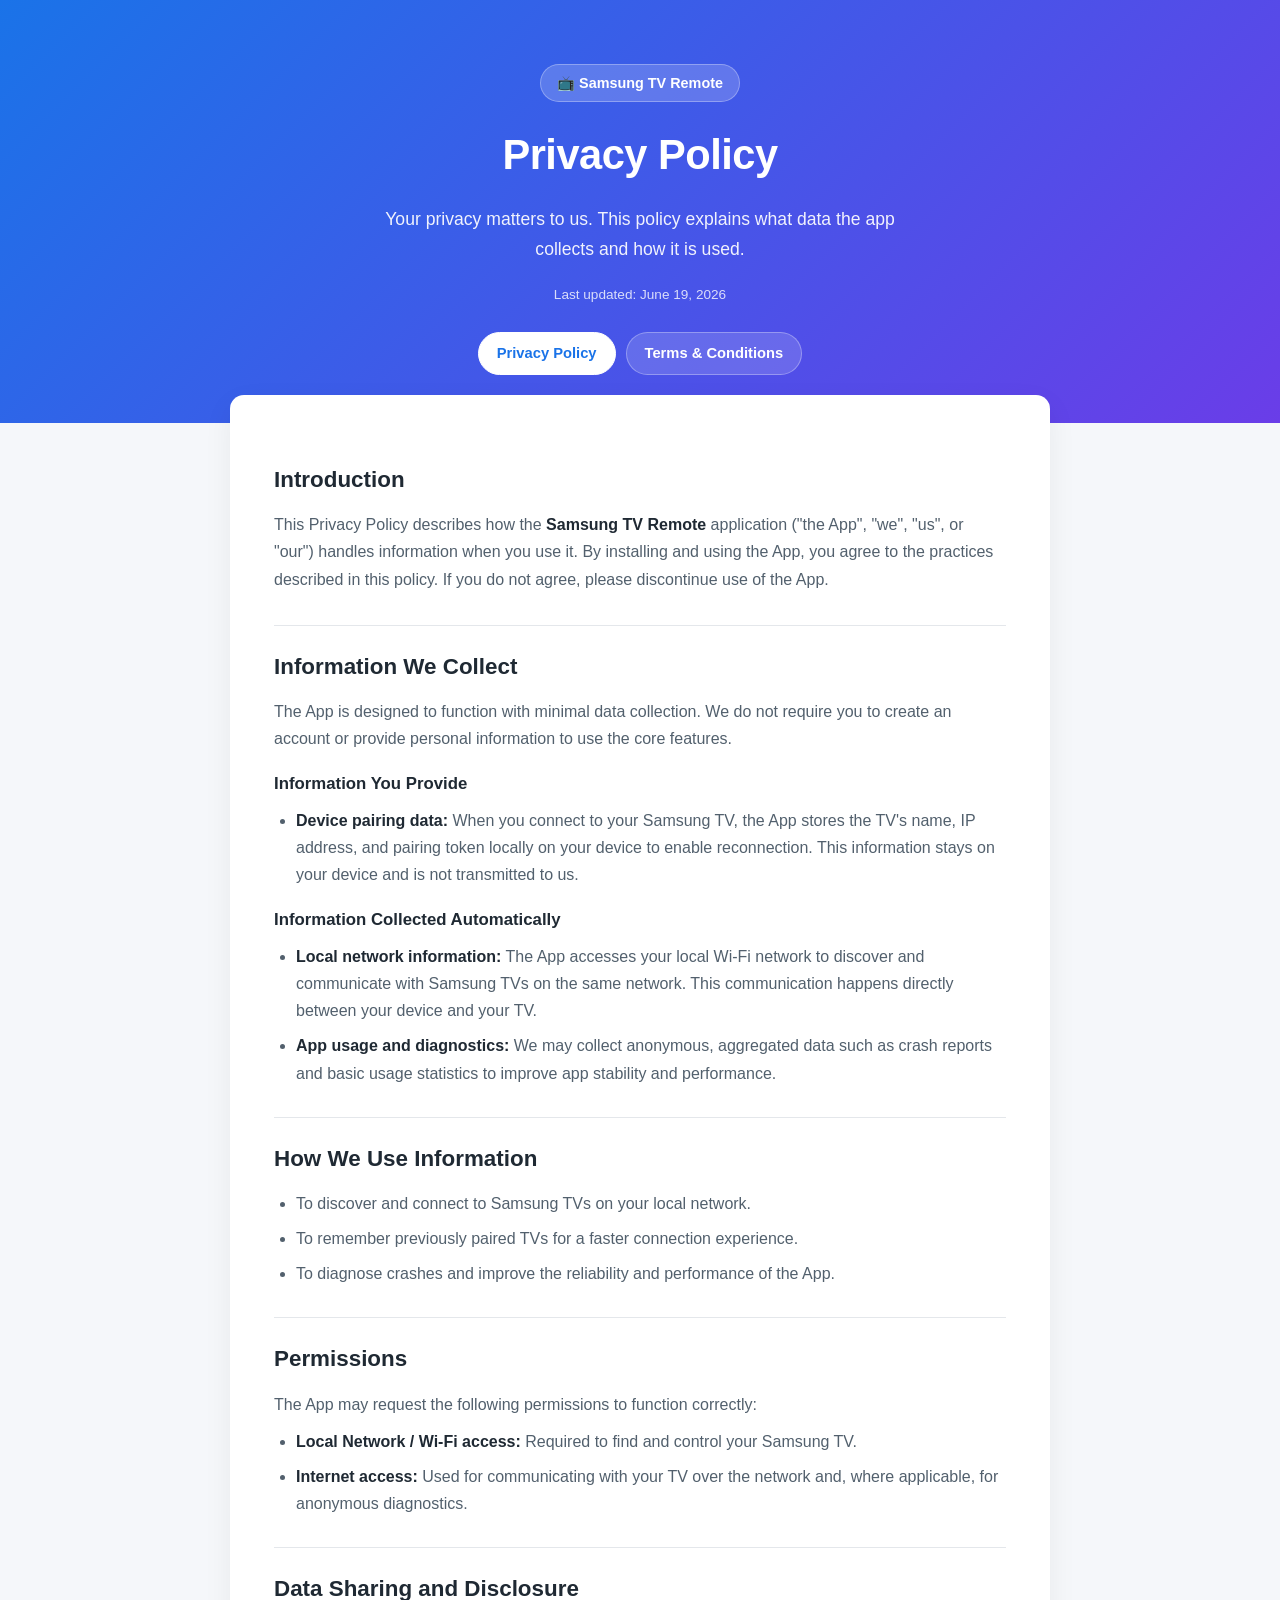
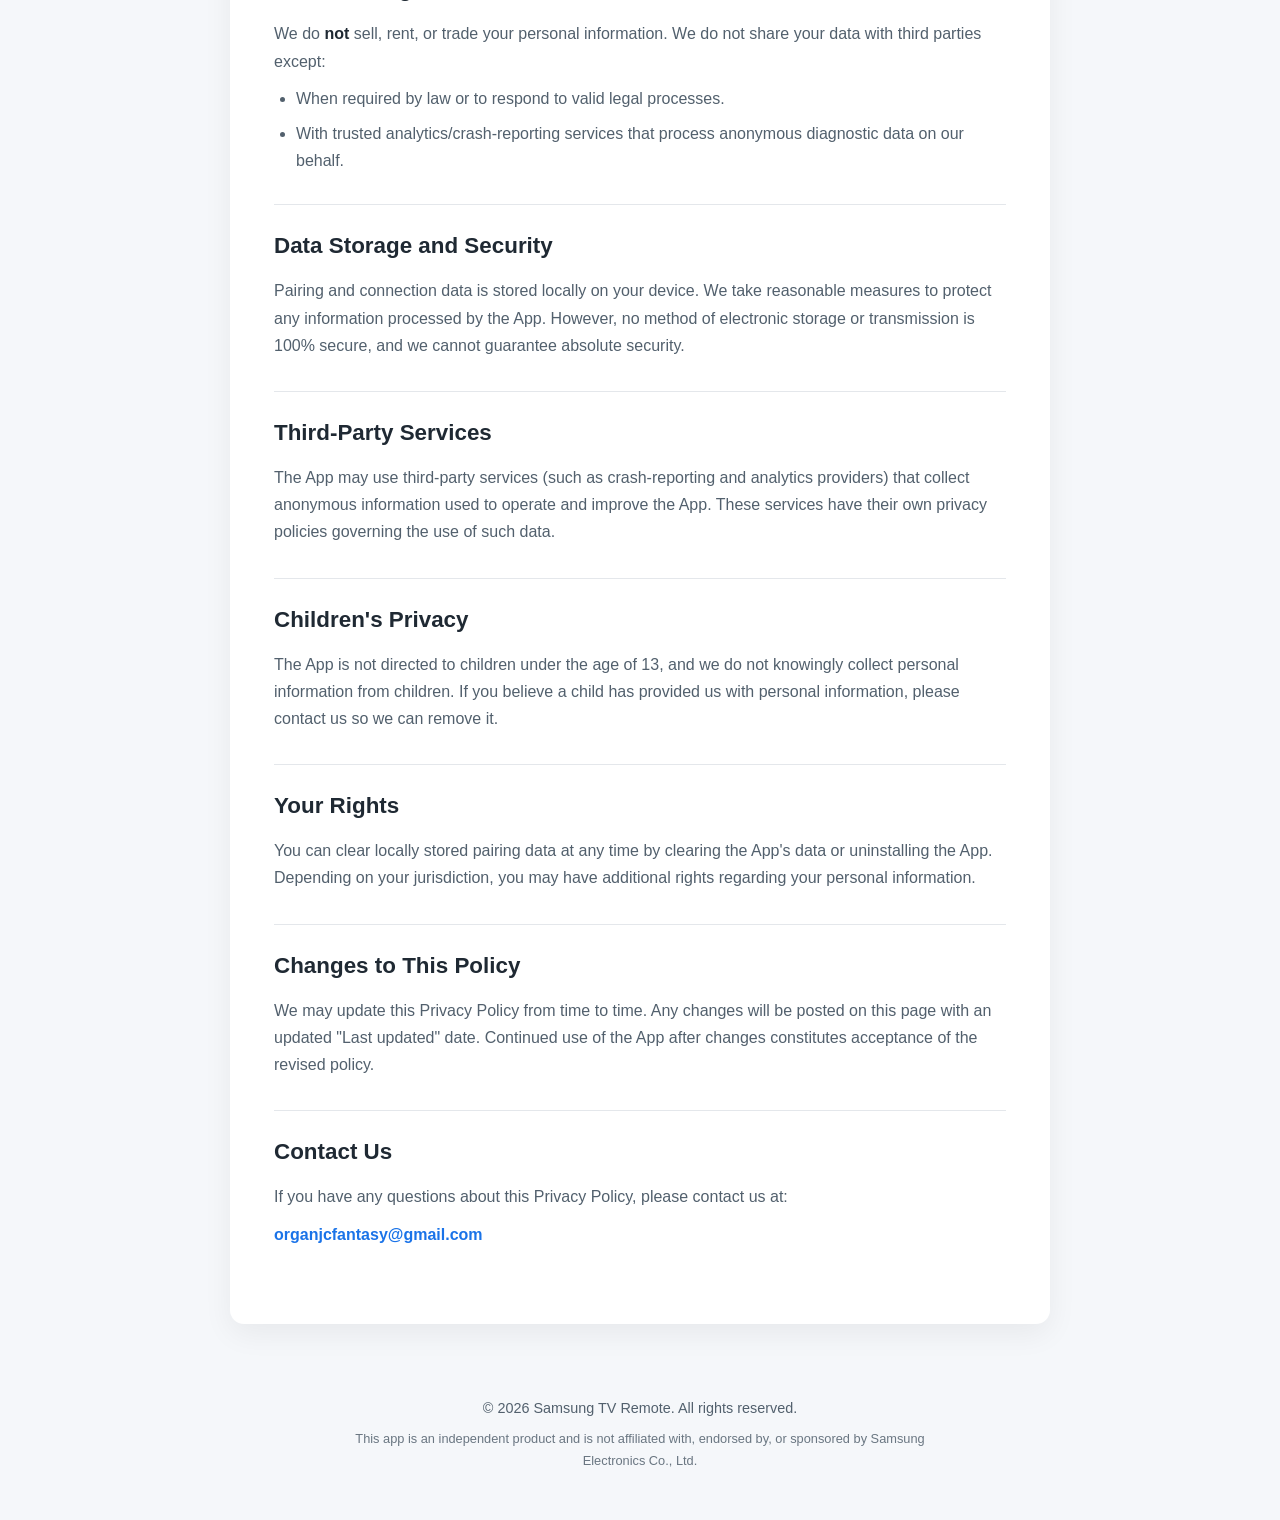
==== privacy-policy.html @ f4b63099 "Rename privacy policy to privacy-policy.html; add index redirect" ====
<!DOCTYPE html>
<html lang="en">
<head>
  <meta charset="UTF-8" />
  <meta name="viewport" content="width=device-width, initial-scale=1.0" />
  <title>Privacy Policy — Samsung TV Remote</title>
  <meta name="description" content="Privacy Policy for the Samsung TV Remote app." />
  <link rel="stylesheet" href="style.css" />
</head>
<body>
  <header class="hero">
    <div class="container">
      <div class="badge">📺 Samsung TV Remote</div>
      <h1>Privacy Policy</h1>
      <p class="subtitle">Your privacy matters to us. This policy explains what data the app collects and how it is used.</p>
      <p class="updated">Last updated: June 19, 2026</p>
      <nav class="nav">
        <a href="privacy-policy.html" class="active">Privacy Policy</a>
        <a href="terms.html">Terms &amp; Conditions</a>
      </nav>
    </div>
  </header>

  <main class="container content">
    <section>
      <h2>Introduction</h2>
      <p>
        This Privacy Policy describes how the <strong>Samsung TV Remote</strong> application
        ("the App", "we", "us", or "our") handles information when you use it. By installing and
        using the App, you agree to the practices described in this policy. If you do not agree,
        please discontinue use of the App.
      </p>
    </section>

    <section>
      <h2>Information We Collect</h2>
      <p>The App is designed to function with minimal data collection. We do not require you to create an account or provide personal information to use the core features.</p>

      <h3>Information You Provide</h3>
      <ul>
        <li><strong>Device pairing data:</strong> When you connect to your Samsung TV, the App stores the TV's name, IP address, and pairing token locally on your device to enable reconnection. This information stays on your device and is not transmitted to us.</li>
      </ul>

      <h3>Information Collected Automatically</h3>
      <ul>
        <li><strong>Local network information:</strong> The App accesses your local Wi-Fi network to discover and communicate with Samsung TVs on the same network. This communication happens directly between your device and your TV.</li>
        <li><strong>App usage and diagnostics:</strong> We may collect anonymous, aggregated data such as crash reports and basic usage statistics to improve app stability and performance.</li>
      </ul>
    </section>

    <section>
      <h2>How We Use Information</h2>
      <ul>
        <li>To discover and connect to Samsung TVs on your local network.</li>
        <li>To remember previously paired TVs for a faster connection experience.</li>
        <li>To diagnose crashes and improve the reliability and performance of the App.</li>
      </ul>
    </section>

    <section>
      <h2>Permissions</h2>
      <p>The App may request the following permissions to function correctly:</p>
      <ul>
        <li><strong>Local Network / Wi-Fi access:</strong> Required to find and control your Samsung TV.</li>
        <li><strong>Internet access:</strong> Used for communicating with your TV over the network and, where applicable, for anonymous diagnostics.</li>
      </ul>
    </section>

    <section>
      <h2>Data Sharing and Disclosure</h2>
      <p>
        We do <strong>not</strong> sell, rent, or trade your personal information. We do not share your
        data with third parties except:
      </p>
      <ul>
        <li>When required by law or to respond to valid legal processes.</li>
        <li>With trusted analytics/crash-reporting services that process anonymous diagnostic data on our behalf.</li>
      </ul>
    </section>

    <section>
      <h2>Data Storage and Security</h2>
      <p>
        Pairing and connection data is stored locally on your device. We take reasonable measures to
        protect any information processed by the App. However, no method of electronic storage or
        transmission is 100% secure, and we cannot guarantee absolute security.
      </p>
    </section>

    <section>
      <h2>Third-Party Services</h2>
      <p>
        The App may use third-party services (such as crash-reporting and analytics providers) that
        collect anonymous information used to operate and improve the App. These services have their
        own privacy policies governing the use of such data.
      </p>
    </section>

    <section>
      <h2>Children's Privacy</h2>
      <p>
        The App is not directed to children under the age of 13, and we do not knowingly collect
        personal information from children. If you believe a child has provided us with personal
        information, please contact us so we can remove it.
      </p>
    </section>

    <section>
      <h2>Your Rights</h2>
      <p>
        You can clear locally stored pairing data at any time by clearing the App's data or
        uninstalling the App. Depending on your jurisdiction, you may have additional rights regarding
        your personal information.
      </p>
    </section>

    <section>
      <h2>Changes to This Policy</h2>
      <p>
        We may update this Privacy Policy from time to time. Any changes will be posted on this page
        with an updated "Last updated" date. Continued use of the App after changes constitutes
        acceptance of the revised policy.
      </p>
    </section>

    <section>
      <h2>Contact Us</h2>
      <p>
        If you have any questions about this Privacy Policy, please contact us at:
      </p>
      <p><a href="mailto:organjcfantasy@gmail.com">organjcfantasy@gmail.com</a></p>
    </section>
  </main>

  <footer class="footer">
    <div class="container">
      <p>&copy; 2026 Samsung TV Remote. All rights reserved.</p>
      <p class="disclaimer">This app is an independent product and is not affiliated with, endorsed by, or sponsored by Samsung Electronics Co., Ltd.</p>
    </div>
  </footer>
</body>
</html>
---- style.css ----
:root {
  --bg: #f5f7fa;
  --surface: #ffffff;
  --text: #1f2933;
  --text-muted: #52606d;
  --primary: #1a73e8;
  --primary-dark: #1558b0;
  --border: #e4e7eb;
  --radius: 14px;
  --shadow: 0 10px 30px rgba(0, 0, 0, 0.06);
}

* {
  box-sizing: border-box;
  margin: 0;
  padding: 0;
}

html {
  scroll-behavior: smooth;
}

body {
  font-family: -apple-system, BlinkMacSystemFont, "Segoe UI", Roboto, Helvetica, Arial, sans-serif;
  background: var(--bg);
  color: var(--text);
  line-height: 1.7;
  -webkit-font-smoothing: antialiased;
}

.container {
  width: 100%;
  max-width: 820px;
  margin: 0 auto;
  padding: 0 20px;
}

/* Hero */
.hero {
  background: linear-gradient(135deg, #1a73e8 0%, #6a3de8 100%);
  color: #fff;
  padding: 64px 0 48px;
  text-align: center;
}

.badge {
  display: inline-block;
  background: rgba(255, 255, 255, 0.18);
  border: 1px solid rgba(255, 255, 255, 0.3);
  padding: 6px 16px;
  border-radius: 999px;
  font-size: 0.9rem;
  font-weight: 600;
  margin-bottom: 18px;
}

.hero h1 {
  font-size: 2.6rem;
  font-weight: 700;
  letter-spacing: -0.5px;
}

.subtitle {
  margin: 14px auto 0;
  max-width: 560px;
  font-size: 1.1rem;
  opacity: 0.92;
}

.updated {
  margin-top: 18px;
  font-size: 0.85rem;
  opacity: 0.8;
}

/* Nav */
.nav {
  margin-top: 26px;
  display: flex;
  gap: 10px;
  justify-content: center;
  flex-wrap: wrap;
}

.nav a {
  display: inline-block;
  padding: 8px 18px;
  border-radius: 999px;
  font-size: 0.92rem;
  font-weight: 600;
  color: #fff;
  text-decoration: none;
  background: rgba(255, 255, 255, 0.15);
  border: 1px solid rgba(255, 255, 255, 0.3);
  transition: background 0.15s ease;
}

.nav a:hover {
  background: rgba(255, 255, 255, 0.28);
}

.nav a.active {
  background: #fff;
  color: var(--primary);
  border-color: #fff;
}

/* Content */
.content {
  background: var(--surface);
  margin: -28px auto 40px;
  border-radius: var(--radius);
  box-shadow: var(--shadow);
  padding: 44px;
  position: relative;
}

.content section {
  padding: 22px 0;
  border-bottom: 1px solid var(--border);
}

.content section:last-child {
  border-bottom: none;
}

.content h2 {
  font-size: 1.4rem;
  font-weight: 700;
  margin-bottom: 12px;
  color: var(--text);
}

.content h3 {
  font-size: 1.05rem;
  font-weight: 600;
  margin: 18px 0 8px;
  color: var(--text);
}

.content p {
  color: var(--text-muted);
  margin-bottom: 10px;
}

.content ul {
  margin: 8px 0 8px 22px;
  color: var(--text-muted);
}

.content li {
  margin-bottom: 8px;
}

.content a {
  color: var(--primary);
  text-decoration: none;
  font-weight: 600;
}

.content a:hover {
  color: var(--primary-dark);
  text-decoration: underline;
}

strong {
  color: var(--text);
}

/* Footer */
.footer {
  text-align: center;
  padding: 32px 0 48px;
  color: var(--text-muted);
  font-size: 0.9rem;
}

.footer .disclaimer {
  margin-top: 8px;
  font-size: 0.8rem;
  opacity: 0.85;
  max-width: 620px;
  margin-left: auto;
  margin-right: auto;
}

/* Responsive */
@media (max-width: 600px) {
  .hero {
    padding: 48px 0 40px;
  }

  .hero h1 {
    font-size: 2rem;
  }

  .subtitle {
    font-size: 1rem;
  }

  .content {
    padding: 28px 22px;
  }

  .content h2 {
    font-size: 1.25rem;
  }
}
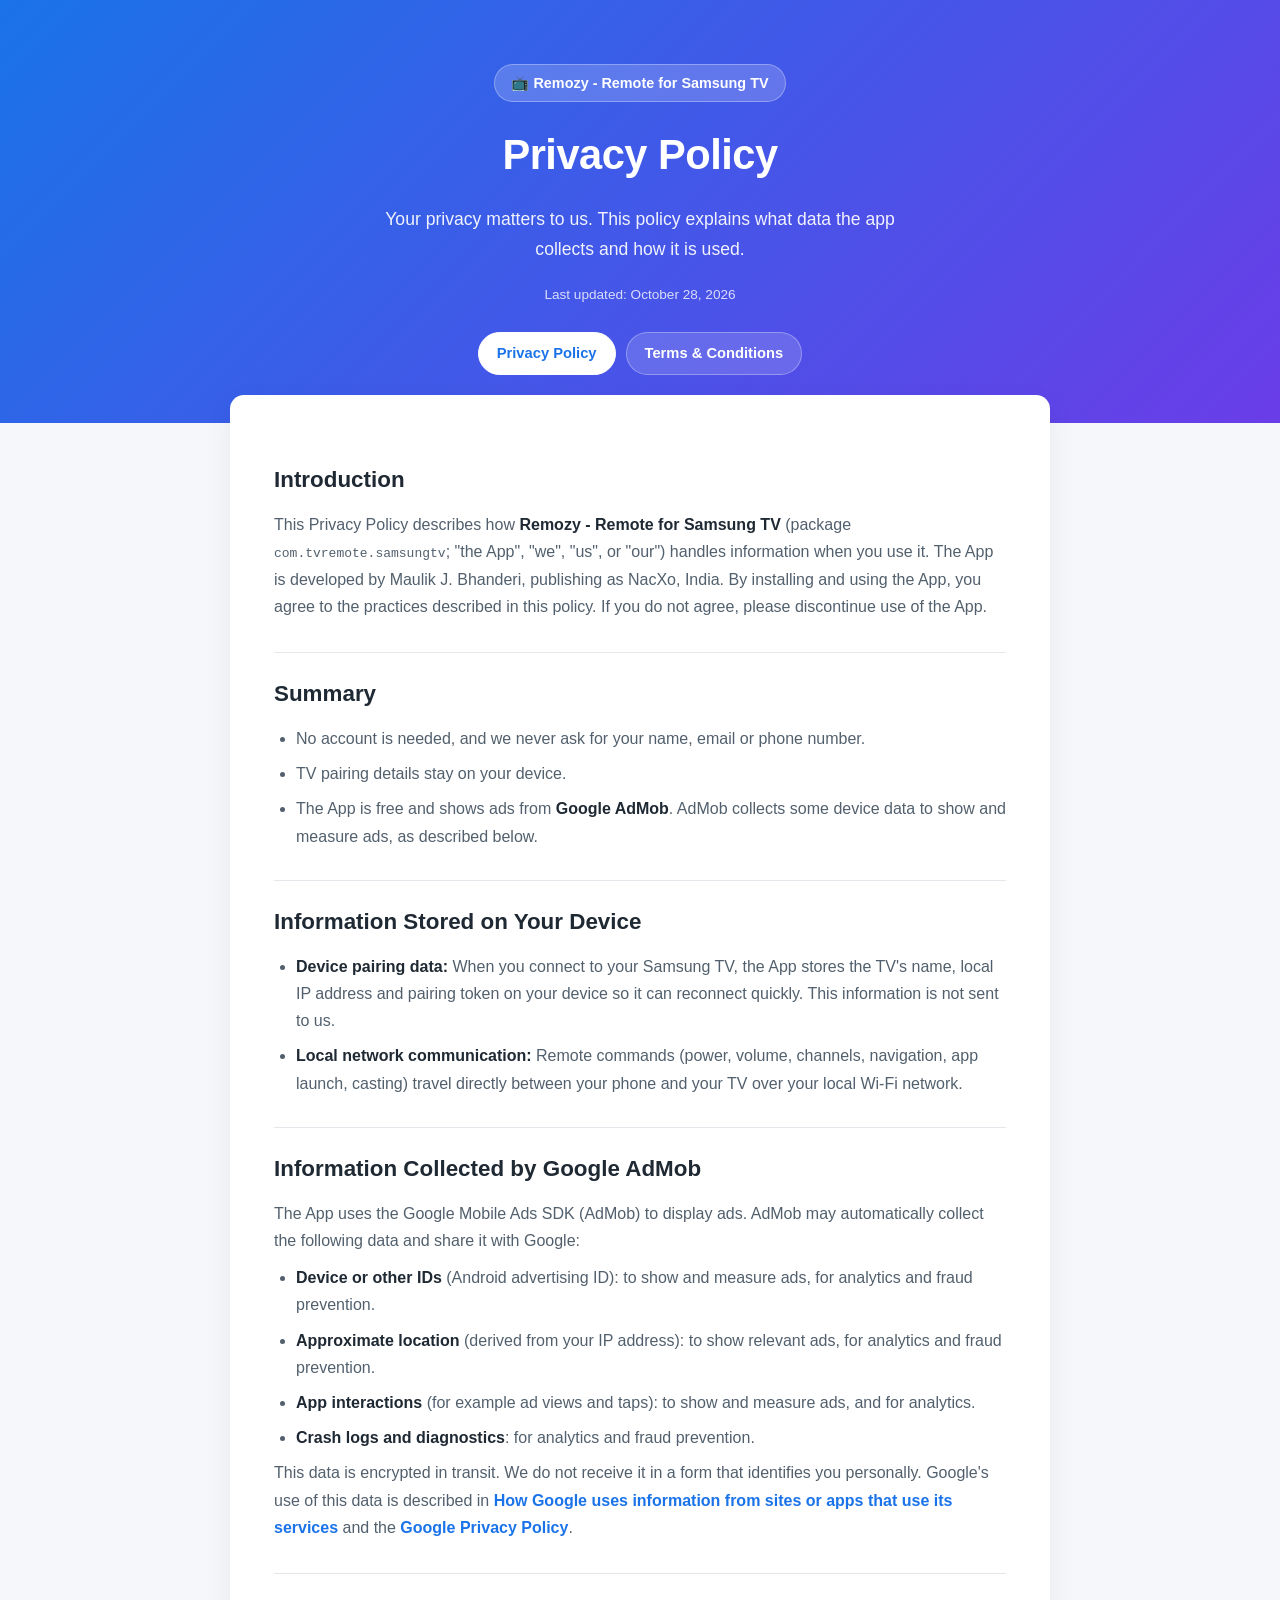
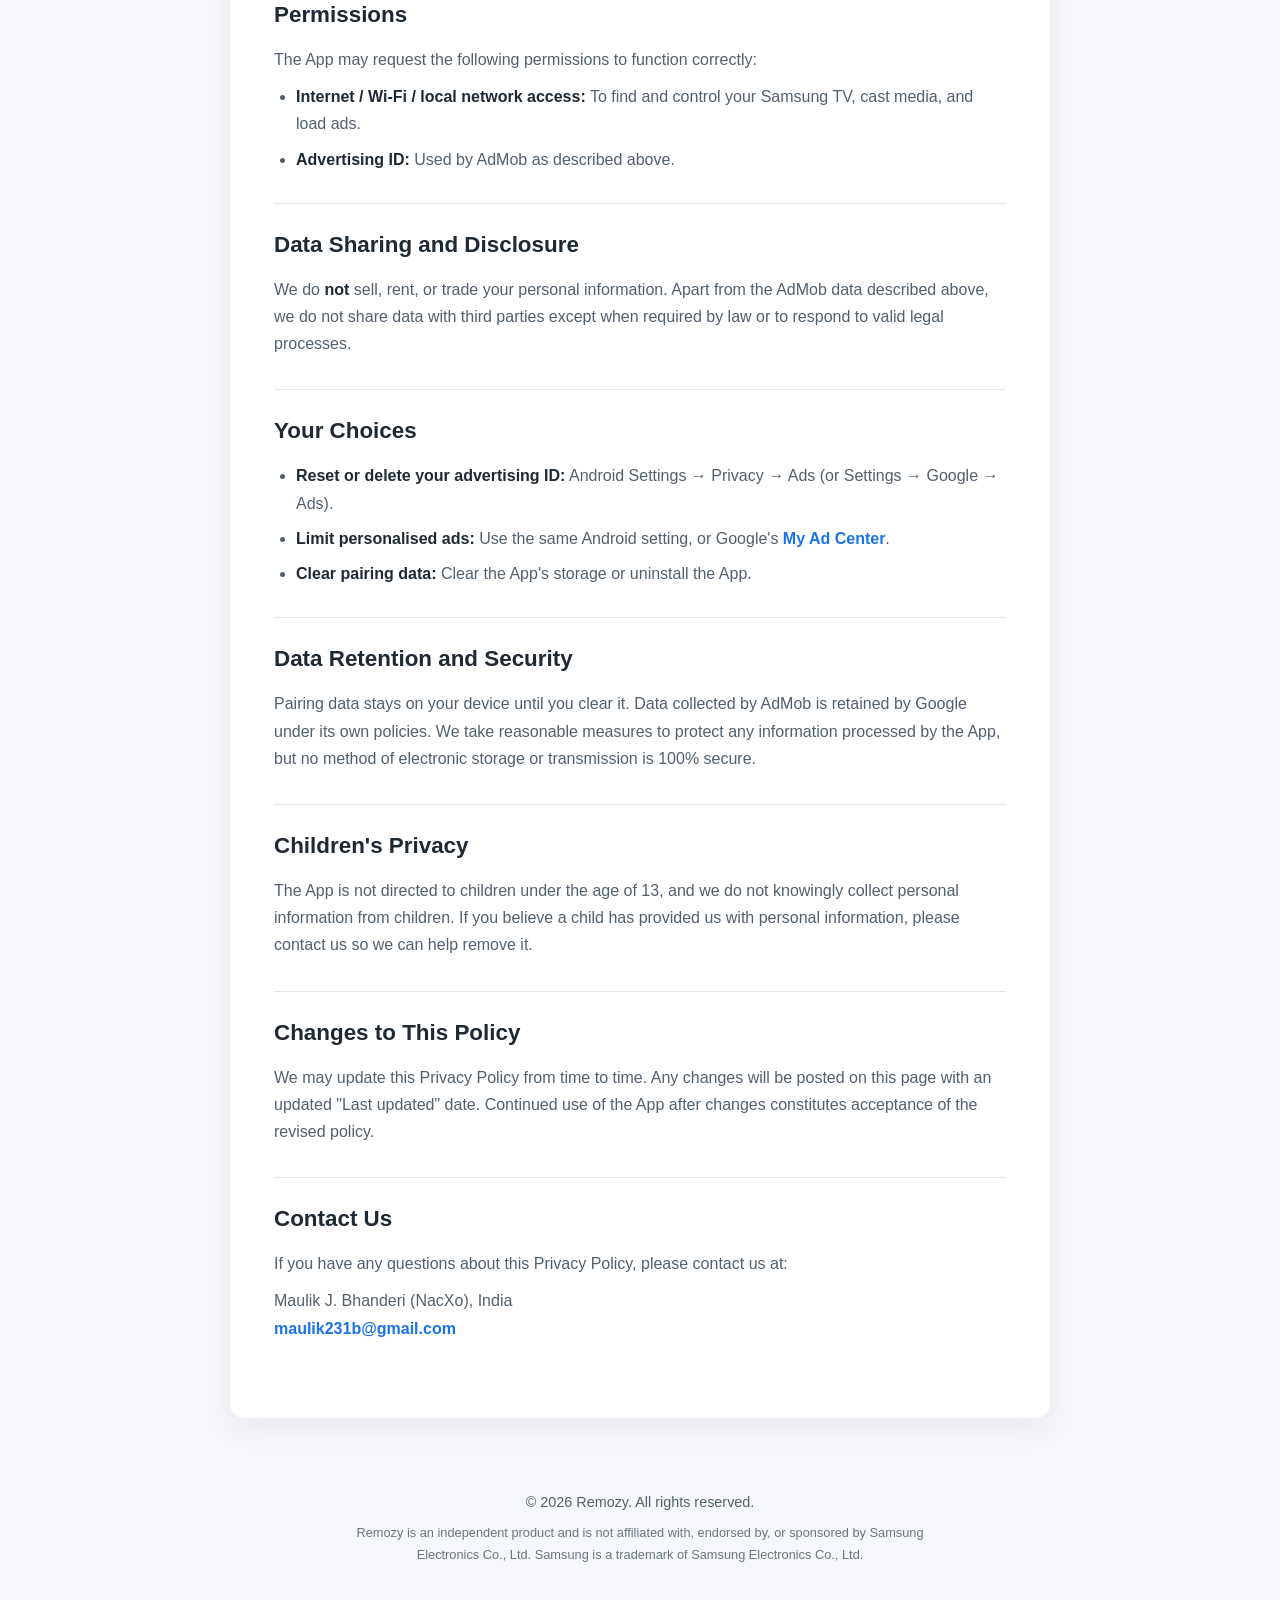
==== commit 61671414: "Update privacy policy for Remozy and AdMob" ====
--- a/privacy-policy.html
+++ b/privacy-policy.html
@@ -3,20 +3,20 @@
 <head>
   <meta charset="UTF-8" />
   <meta name="viewport" content="width=device-width, initial-scale=1.0" />
-  <title>Privacy Policy — Samsung TV Remote</title>
-  <meta name="description" content="Privacy Policy for the Samsung TV Remote app." />
+  <title>Privacy Policy — Remozy</title>
+  <meta name="description" content="Privacy Policy for Remozy - Remote for Samsung TV." />
   <link rel="stylesheet" href="style.css" />
 </head>
 <body>
   <header class="hero">
     <div class="container">
-      <div class="badge">📺 Samsung TV Remote</div>
+      <div class="badge">📺 Remozy - Remote for Samsung TV</div>
       <h1>Privacy Policy</h1>
       <p class="subtitle">Your privacy matters to us. This policy explains what data the app collects and how it is used.</p>
-      <p class="updated">Last updated: June 19, 2026</p>
+      <p class="updated">Last updated: October 28, 2026</p>
       <nav class="nav">
-        <a href="privacy-policy.html" class="active">Privacy Policy</a>
-        <a href="terms.html">Terms &amp; Conditions</a>
+        <a href="privacy-policy" class="active">Privacy Policy</a>
+        <a href="terms">Terms &amp; Conditions</a>
       </nav>
     </div>
   </header>
@@ -25,74 +25,81 @@
     <section>
       <h2>Introduction</h2>
       <p>
-        This Privacy Policy describes how the <strong>Samsung TV Remote</strong> application
-        ("the App", "we", "us", or "our") handles information when you use it. By installing and
-        using the App, you agree to the practices described in this policy. If you do not agree,
-        please discontinue use of the App.
+        This Privacy Policy describes how <strong>Remozy - Remote for Samsung TV</strong>
+        (package <code>com.tvremote.samsungtv</code>; "the App", "we", "us", or "our") handles
+        information when you use it. The App is developed by Maulik J. Bhanderi, publishing as NacXo,
+        India. By installing and using the App, you agree to the practices described in this policy.
+        If you do not agree, please discontinue use of the App.
       </p>
     </section>
 
     <section>
-      <h2>Information We Collect</h2>
-      <p>The App is designed to function with minimal data collection. We do not require you to create an account or provide personal information to use the core features.</p>
-
-      <h3>Information You Provide</h3>
+      <h2>Summary</h2>
       <ul>
-        <li><strong>Device pairing data:</strong> When you connect to your Samsung TV, the App stores the TV's name, IP address, and pairing token locally on your device to enable reconnection. This information stays on your device and is not transmitted to us.</li>
-      </ul>
-
-      <h3>Information Collected Automatically</h3>
-      <ul>
-        <li><strong>Local network information:</strong> The App accesses your local Wi-Fi network to discover and communicate with Samsung TVs on the same network. This communication happens directly between your device and your TV.</li>
-        <li><strong>App usage and diagnostics:</strong> We may collect anonymous, aggregated data such as crash reports and basic usage statistics to improve app stability and performance.</li>
+        <li>No account is needed, and we never ask for your name, email or phone number.</li>
+        <li>TV pairing details stay on your device.</li>
+        <li>The App is free and shows ads from <strong>Google AdMob</strong>. AdMob collects some device data to show and measure ads, as described below.</li>
       </ul>
     </section>
 
     <section>
-      <h2>How We Use Information</h2>
+      <h2>Information Stored on Your Device</h2>
       <ul>
-        <li>To discover and connect to Samsung TVs on your local network.</li>
-        <li>To remember previously paired TVs for a faster connection experience.</li>
-        <li>To diagnose crashes and improve the reliability and performance of the App.</li>
+        <li><strong>Device pairing data:</strong> When you connect to your Samsung TV, the App stores the TV's name, local IP address and pairing token on your device so it can reconnect quickly. This information is not sent to us.</li>
+        <li><strong>Local network communication:</strong> Remote commands (power, volume, channels, navigation, app launch, casting) travel directly between your phone and your TV over your local Wi-Fi network.</li>
       </ul>
+    </section>
+
+    <section>
+      <h2>Information Collected by Google AdMob</h2>
+      <p>The App uses the Google Mobile Ads SDK (AdMob) to display ads. AdMob may automatically collect the following data and share it with Google:</p>
+      <ul>
+        <li><strong>Device or other IDs</strong> (Android advertising ID): to show and measure ads, for analytics and fraud prevention.</li>
+        <li><strong>Approximate location</strong> (derived from your IP address): to show relevant ads, for analytics and fraud prevention.</li>
+        <li><strong>App interactions</strong> (for example ad views and taps): to show and measure ads, and for analytics.</li>
+        <li><strong>Crash logs and diagnostics</strong>: for analytics and fraud prevention.</li>
+      </ul>
+      <p>
+        This data is encrypted in transit. We do not receive it in a form that identifies you
+        personally. Google's use of this data is described in
+        <a href="https://policies.google.com/technologies/partner-sites">How Google uses information from sites or apps that use its services</a>
+        and the <a href="https://policies.google.com/privacy">Google Privacy Policy</a>.
+      </p>
     </section>
 
     <section>
       <h2>Permissions</h2>
       <p>The App may request the following permissions to function correctly:</p>
       <ul>
-        <li><strong>Local Network / Wi-Fi access:</strong> Required to find and control your Samsung TV.</li>
-        <li><strong>Internet access:</strong> Used for communicating with your TV over the network and, where applicable, for anonymous diagnostics.</li>
+        <li><strong>Internet / Wi-Fi / local network access:</strong> To find and control your Samsung TV, cast media, and load ads.</li>
+        <li><strong>Advertising ID:</strong> Used by AdMob as described above.</li>
       </ul>
     </section>
 
     <section>
       <h2>Data Sharing and Disclosure</h2>
       <p>
-        We do <strong>not</strong> sell, rent, or trade your personal information. We do not share your
-        data with third parties except:
+        We do <strong>not</strong> sell, rent, or trade your personal information. Apart from the
+        AdMob data described above, we do not share data with third parties except when required by
+        law or to respond to valid legal processes.
       </p>
+    </section>
+
+    <section>
+      <h2>Your Choices</h2>
       <ul>
-        <li>When required by law or to respond to valid legal processes.</li>
-        <li>With trusted analytics/crash-reporting services that process anonymous diagnostic data on our behalf.</li>
+        <li><strong>Reset or delete your advertising ID:</strong> Android Settings → Privacy → Ads (or Settings → Google → Ads).</li>
+        <li><strong>Limit personalised ads:</strong> Use the same Android setting, or Google's <a href="https://myadcenter.google.com/">My Ad Center</a>.</li>
+        <li><strong>Clear pairing data:</strong> Clear the App's storage or uninstall the App.</li>
       </ul>
     </section>
 
     <section>
-      <h2>Data Storage and Security</h2>
+      <h2>Data Retention and Security</h2>
       <p>
-        Pairing and connection data is stored locally on your device. We take reasonable measures to
-        protect any information processed by the App. However, no method of electronic storage or
-        transmission is 100% secure, and we cannot guarantee absolute security.
-      </p>
-    </section>
-
-    <section>
-      <h2>Third-Party Services</h2>
-      <p>
-        The App may use third-party services (such as crash-reporting and analytics providers) that
-        collect anonymous information used to operate and improve the App. These services have their
-        own privacy policies governing the use of such data.
+        Pairing data stays on your device until you clear it. Data collected by AdMob is retained by
+        Google under its own policies. We take reasonable measures to protect any information
+        processed by the App, but no method of electronic storage or transmission is 100% secure.
       </p>
     </section>
 
@@ -101,16 +108,7 @@
       <p>
         The App is not directed to children under the age of 13, and we do not knowingly collect
         personal information from children. If you believe a child has provided us with personal
-        information, please contact us so we can remove it.
-      </p>
-    </section>
-
-    <section>
-      <h2>Your Rights</h2>
-      <p>
-        You can clear locally stored pairing data at any time by clearing the App's data or
-        uninstalling the App. Depending on your jurisdiction, you may have additional rights regarding
-        your personal information.
+        information, please contact us so we can help remove it.
       </p>
     </section>
 
@@ -125,17 +123,15 @@
 
     <section>
       <h2>Contact Us</h2>
-      <p>
-        If you have any questions about this Privacy Policy, please contact us at:
-      </p>
-      <p><a href="mailto:organjcfantasy@gmail.com">organjcfantasy@gmail.com</a></p>
+      <p>If you have any questions about this Privacy Policy, please contact us at:</p>
+      <p>Maulik J. Bhanderi (NacXo), India<br /><a href="mailto:maulik231b@gmail.com">maulik231b@gmail.com</a></p>
     </section>
   </main>
 
   <footer class="footer">
     <div class="container">
-      <p>&copy; 2026 Samsung TV Remote. All rights reserved.</p>
-      <p class="disclaimer">This app is an independent product and is not affiliated with, endorsed by, or sponsored by Samsung Electronics Co., Ltd.</p>
+      <p>&copy; 2026 Remozy. All rights reserved.</p>
+      <p class="disclaimer">Remozy is an independent product and is not affiliated with, endorsed by, or sponsored by Samsung Electronics Co., Ltd. Samsung is a trademark of Samsung Electronics Co., Ltd.</p>
     </div>
   </footer>
 </body>
